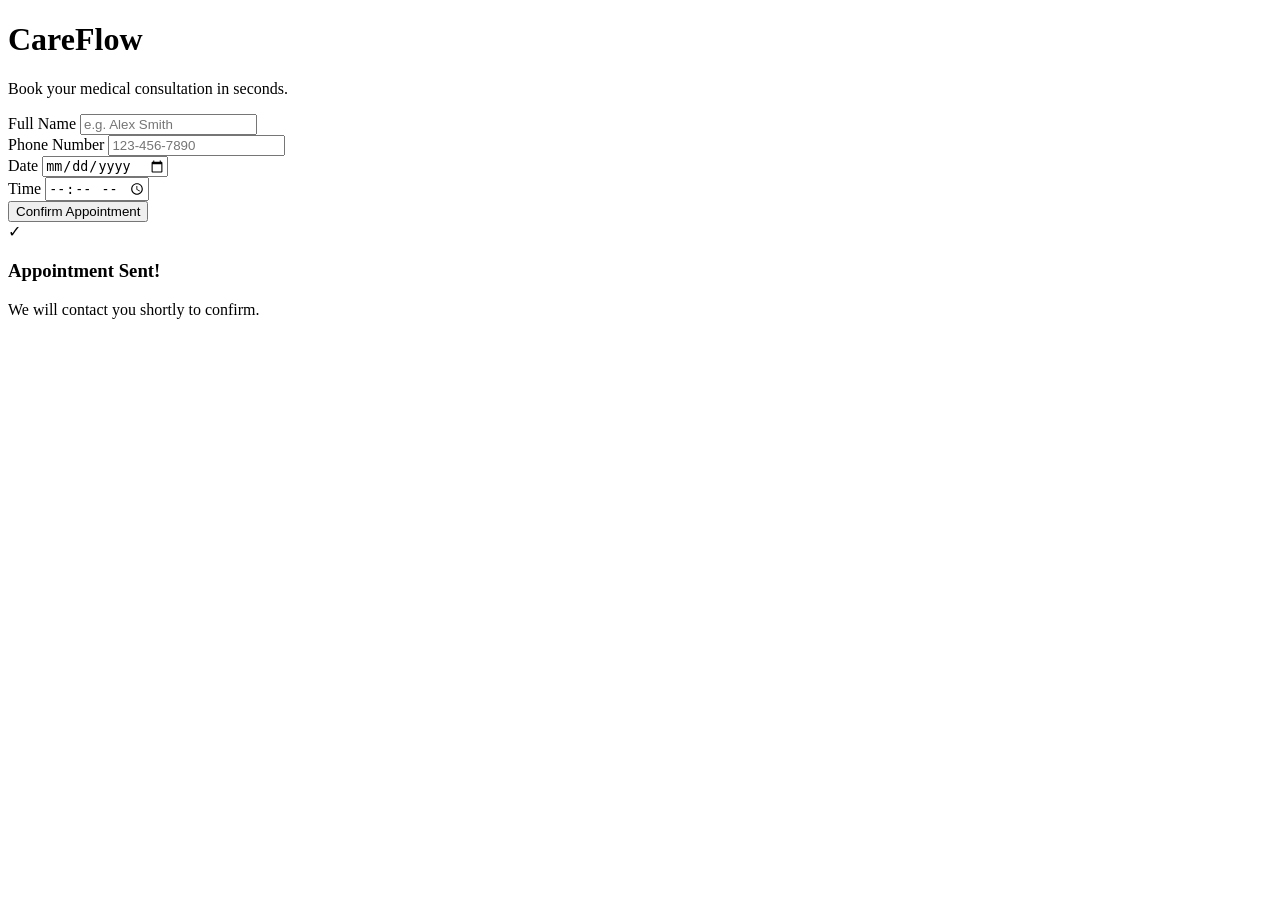
==== index.html @ 3af16c3b "Create index.html" ====
<!DOCTYPE html>
<html lang="en">
<head>
    <meta charset="UTF-8">
    <meta name="viewport" content="width=device-width, initial-scale=1.0">
    <title>CareFlow | Hospital Appointments</title>
    <link rel="stylesheet" href="style.css">
</head>
<body>

    <div class="appointment-card">
        <div class="header">
            <h1>CareFlow</h1>
            <p>Book your medical consultation in seconds.</p>
        </div>

        <form id="appointmentForm">
            <div class="input-group">
                <label for="userName">Full Name</label>
                <input type="text" id="userName" placeholder="e.g. Alex Smith" required>
            </div>

            <div class="input-group">
                <label for="userPhone">Phone Number</label>
                <input type="tel" id="userPhone" placeholder="123-456-7890" required>
            </div>

            <div class="row">
                <div class="input-group">
                    <label for="appDate">Date</label>
                    <input type="date" id="appDate" required>
                </div>
                <div class="input-group">
                    <label for="appTime">Time</label>
                    <input type="time" id="appTime" required>
                </div>
            </div>

            <button type="submit" id="submitBtn">Confirm Appointment</button>
        </form>

        <div id="successMessage" class="hidden">
            <div class="check-icon">✓</div>
            <h3>Appointment Sent!</h3>
            <p>We will contact you shortly to confirm.</p>
        </div>
    </div>

    <script src="script.js"></script>
</body>
</html>
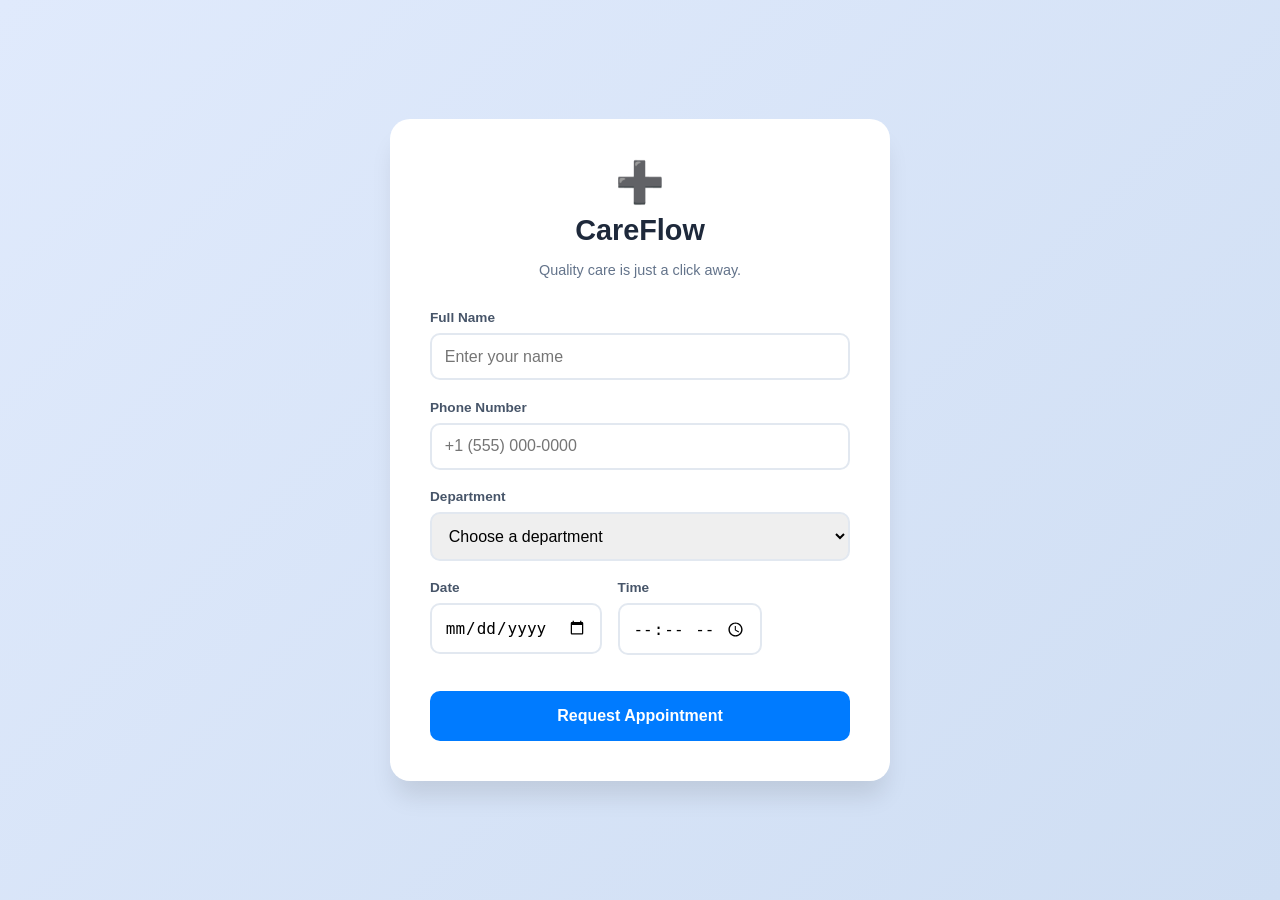
==== commit e5722f10: "Update index.html" ====
--- a/index.html
+++ b/index.html
@@ -3,46 +3,68 @@
 <head>
     <meta charset="UTF-8">
     <meta name="viewport" content="width=device-width, initial-scale=1.0">
-    <title>CareFlow | Hospital Appointments</title>
+    <title>MediConnect | Premium Medical Booking</title>
     <link rel="stylesheet" href="style.css">
 </head>
 <body>
 
     <div class="appointment-card">
         <div class="header">
+            <div class="logo">➕</div>
             <h1>CareFlow</h1>
-            <p>Book your medical consultation in seconds.</p>
+            <p>Quality care is just a click away.</p>
         </div>
 
         <form id="appointmentForm">
             <div class="input-group">
-                <label for="userName">Full Name</label>
-                <input type="text" id="userName" placeholder="e.g. Alex Smith" required>
+                <label>Full Name</label>
+                <input type="text" name="Name" id="userName" placeholder="Enter your name" required>
             </div>
 
             <div class="input-group">
-                <label for="userPhone">Phone Number</label>
-                <input type="tel" id="userPhone" placeholder="123-456-7890" required>
+                <label>Phone Number</label>
+                <input type="tel" name="Phone" id="userPhone" placeholder="+1 (555) 000-0000" required>
+            </div>
+
+            <div class="input-group">
+                <label>Department</label>
+                <select name="Department" id="dept" required>
+                    <option value="" disabled selected>Choose a department</option>
+                    <option value="General">General Consultation</option>
+                    <option value="Cardiology">Cardiology</option>
+                    <option value="Pediatrics">Pediatrics</option>
+                    <option value="Dental">Dental Care</option>
+                    <option value="Neurology">Neurology</option>
+                </select>
             </div>
 
             <div class="row">
                 <div class="input-group">
-                    <label for="appDate">Date</label>
-                    <input type="date" id="appDate" required>
+                    <label>Date</label>
+                    <input type="date" name="Date" id="appDate" required>
                 </div>
                 <div class="input-group">
-                    <label for="appTime">Time</label>
-                    <input type="time" id="appTime" required>
+                    <label>Time</label>
+                    <input type="time" name="Time" id="appTime" required>
                 </div>
             </div>
 
-            <button type="submit" id="submitBtn">Confirm Appointment</button>
+            <button type="submit" id="submitBtn">Request Appointment</button>
         </form>
 
         <div id="successMessage" class="hidden">
-            <div class="check-icon">✓</div>
-            <h3>Appointment Sent!</h3>
-            <p>We will contact you shortly to confirm.</p>
+            <div class="success-icon">❤️</div>
+            <h3>Thank You for Booking!</h3>
+            
+            <div class="appointment-id-box">
+                <p>Your Appointment ID</p>
+                <h2 id="displayID">#CF-0000</h2>
+            </div>
+
+            <p>Your request has been received. We look forward to seeing you at <strong>CareFlow</strong>.</p>
+            <p style="font-size: 0.85rem; color: #64748b; margin-top: 10px;">Please save this ID for your visit and arrive 10 minutes early.</p>
+            
+            <button onclick="location.reload()" class="btn-secondary">Book Another Appointment</button>
         </div>
     </div>
 
--- a/style.css
+++ b/style.css
@@ -0,0 +1,74 @@
+:root {
+    --primary: #007bff;
+    --primary-hover: #0056b3;
+    --bg: #f8fafc;
+    --text: #1e293b;
+    --border: #e2e8f0;
+}
+
+body {
+    font-family: 'Segoe UI', Tahoma, Geneva, Verdana, sans-serif;
+    background: linear-gradient(135deg, #e0eafc 0%, #cfdef3 100%);
+    display: flex;
+    justify-content: center;
+    align-items: center;
+    min-height: 100vh;
+    margin: 0;
+}
+
+.appointment-card {
+    background: white;
+    padding: 2.5rem;
+    border-radius: 20px;
+    box-shadow: 0 20px 25px -5px rgba(0, 0, 0, 0.1);
+    width: 100%;
+    max-width: 420px;
+}
+
+.header { text-align: center; margin-bottom: 2rem; }
+.logo { font-size: 2.5rem; margin-bottom: 0.5rem; }
+.header h1 { margin: 0; color: var(--text); font-size: 1.8rem; }
+.header p { color: #64748b; font-size: 0.9rem; }
+
+.input-group { margin-bottom: 1.2rem; }
+label { display: block; font-size: 0.85rem; font-weight: 600; margin-bottom: 0.5rem; color: #475569; }
+
+input, select {
+    width: 100%;
+    padding: 0.8rem;
+    border: 2px solid var(--border);
+    border-radius: 10px;
+    font-size: 1rem;
+    transition: all 0.3s ease;
+    box-sizing: border-box;
+}
+
+input:focus, select:focus {
+    outline: none;
+    border-color: var(--primary);
+    box-shadow: 0 0 0 4px rgba(0, 123, 255, 0.1);
+}
+
+.row { display: flex; gap: 1rem; }
+
+button {
+    width: 100%;
+    background: var(--primary);
+    color: white;
+    padding: 1rem;
+    border: none;
+    border-radius: 10px;
+    font-size: 1rem;
+    font-weight: bold;
+    cursor: pointer;
+    transition: background 0.2s;
+    margin-top: 1rem;
+}
+
+button:hover { background: var(--primary-hover); }
+
+.btn-secondary { background: #64748b; margin-top: 1.5rem; }
+
+.hidden { display: none; }
+#successMessage { text-align: center; padding: 1rem; animation: slideUp 0.4s ease-out; }
+@keyframes slideUp { from { opacity: 0; transform: translateY(20px); } to { opacity: 1; transform: translateY(0); } }
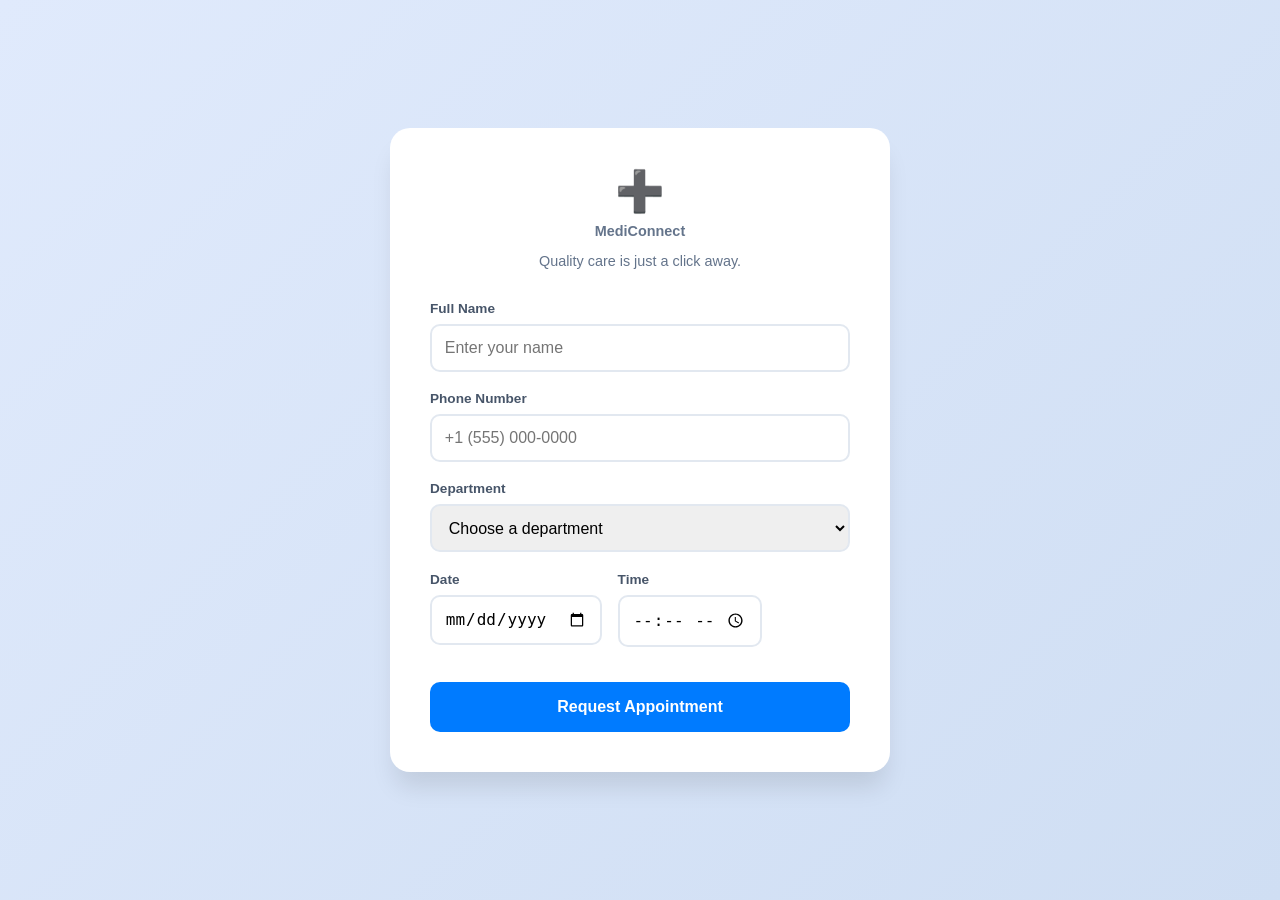
==== commit 1cdcd9ec: "Update index.html" ====
--- a/index.html
+++ b/index.html
@@ -11,7 +11,7 @@
     <div class="appointment-card">
         <div class="header">
             <div class="logo">➕</div>
-            <h1>CareFlow</h1>
+            <h1><p>MediConnect</h1>
             <p>Quality care is just a click away.</p>
         </div>
 
@@ -61,7 +61,7 @@
                 <h2 id="displayID">#CF-0000</h2>
             </div>
 
-            <p>Your request has been received. We look forward to seeing you at <strong>CareFlow</strong>.</p>
+           <p>Your request has been received. We look forward to seeing you at <strong>MediConnect</strong>.</p>
             <p style="font-size: 0.85rem; color: #64748b; margin-top: 10px;">Please save this ID for your visit and arrive 10 minutes early.</p>
             
             <button onclick="location.reload()" class="btn-secondary">Book Another Appointment</button>
--- a/style.css
+++ b/style.css
@@ -1,6 +1,8 @@
+/* General Setup */
 :root {
     --primary: #007bff;
     --primary-hover: #0056b3;
+    --success: #48bb78;
     --bg: #f8fafc;
     --text: #1e293b;
     --border: #e2e8f0;
@@ -23,14 +25,17 @@
     box-shadow: 0 20px 25px -5px rgba(0, 0, 0, 0.1);
     width: 100%;
     max-width: 420px;
+    text-align: center;
 }
 
-.header { text-align: center; margin-bottom: 2rem; }
+/* Header */
+.header { margin-bottom: 2rem; }
 .logo { font-size: 2.5rem; margin-bottom: 0.5rem; }
 .header h1 { margin: 0; color: var(--text); font-size: 1.8rem; }
-.header p { color: #64748b; font-size: 0.9rem; }
+.header p { color: #64748b; font-size: 0.9rem; margin-top: 5px; }
 
-.input-group { margin-bottom: 1.2rem; }
+/* Form Elements */
+.input-group { margin-bottom: 1.2rem; text-align: left; }
 label { display: block; font-size: 0.85rem; font-weight: 600; margin-bottom: 0.5rem; color: #475569; }
 
 input, select {
@@ -51,6 +56,7 @@
 
 .row { display: flex; gap: 1rem; }
 
+/* Button */
 button {
     width: 100%;
     background: var(--primary);
@@ -61,14 +67,33 @@
     font-size: 1rem;
     font-weight: bold;
     cursor: pointer;
-    transition: background 0.2s;
+    transition: transform 0.2s, background 0.2s;
     margin-top: 1rem;
 }
 
-button:hover { background: var(--primary-hover); }
+button:hover { background: var(--primary-hover); transform: translateY(-1px); }
+button:active { transform: translateY(0); }
 
 .btn-secondary { background: #64748b; margin-top: 1.5rem; }
 
+/* Success ID Box */
+.appointment-id-box {
+    background: #f1f5f9;
+    border: 2px dashed #cbd5e0;
+    padding: 20px;
+    border-radius: 12px;
+    margin: 20px 0;
+}
+
+.appointment-id-box p { margin: 0; font-size: 0.75rem; color: #64748b; text-transform: uppercase; letter-spacing: 1px; }
+#displayID { margin: 8px 0 0 0; color: var(--primary); font-family: 'Courier New', monospace; font-size: 2rem; }
+
 .hidden { display: none; }
-#successMessage { text-align: center; padding: 1rem; animation: slideUp 0.4s ease-out; }
-@keyframes slideUp { from { opacity: 0; transform: translateY(20px); } to { opacity: 1; transform: translateY(0); } }
+.success-icon { font-size: 3rem; margin-bottom: 1rem; }
+
+@keyframes fadeIn {
+    from { opacity: 0; transform: translateY(10px); }
+    to { opacity: 1; transform: translateY(0); }
+}
+
+#successMessage:not(.hidden) { animation: fadeIn 0.5s ease-out; }
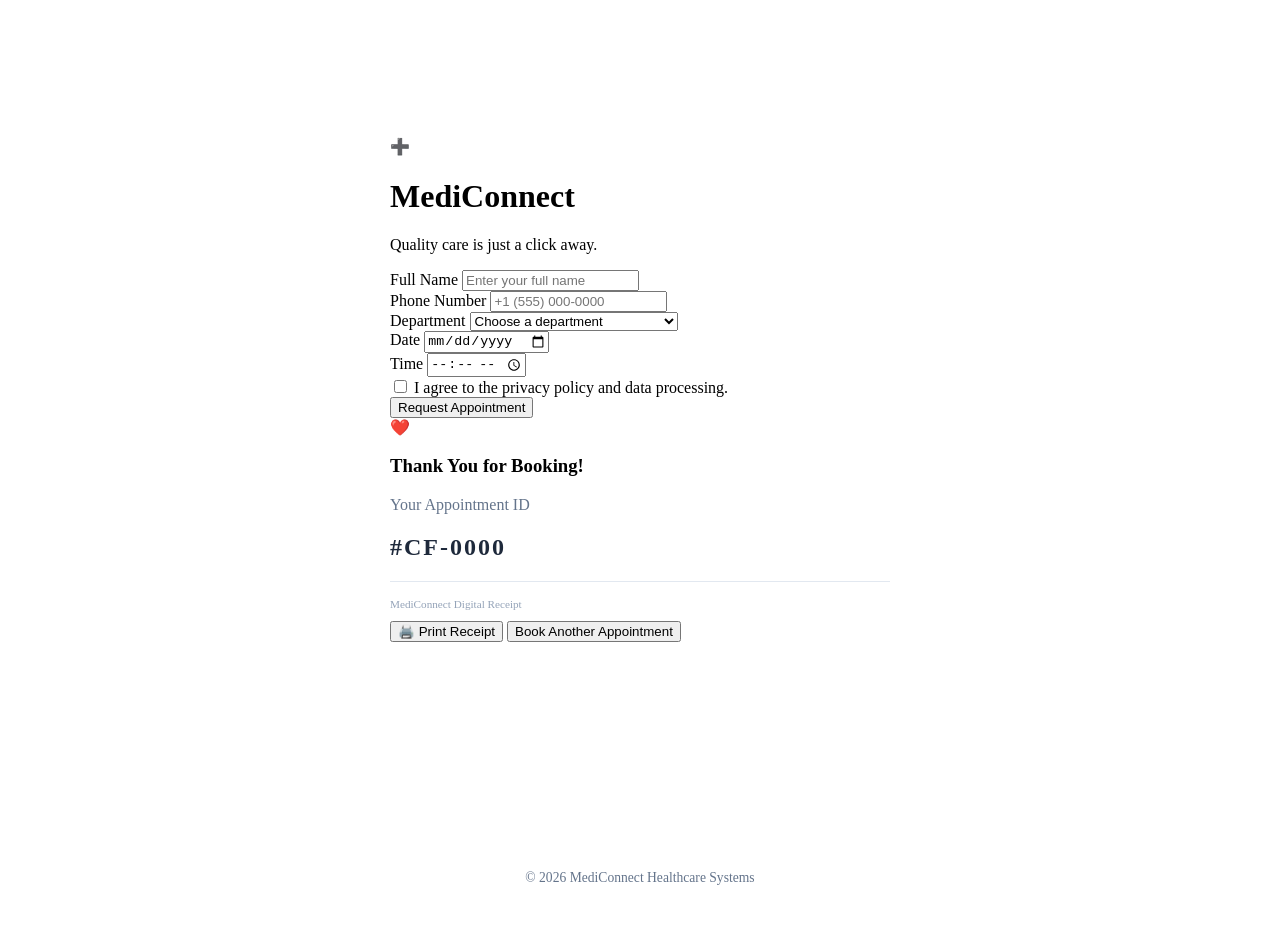
==== commit d7b81536: "Update index.html" ====
--- a/index.html
+++ b/index.html
@@ -8,64 +8,103 @@
 </head>
 <body>
 
-    <div class="appointment-card">
-        <div class="header">
-            <div class="logo">➕</div>
-            <h1><p>MediConnect</h1>
-            <p>Quality care is just a click away.</p>
+    <div class="main-wrapper">
+        <div class="appointment-card">
+            <div class="header">
+                <div class="logo">➕</div>
+                <h1>MediConnect</h1>
+                <p>Quality care is just a click away.</p>
+            </div>
+
+            <form id="appointmentForm">
+                <div class="input-group">
+                    <label>Full Name</label>
+                    <input type="text" name="Name" id="userName" placeholder="Enter your full name" required>
+                </div>
+
+                <div class="input-group">
+                    <label>Phone Number</label>
+                    <input type="tel" name="Phone" id="userPhone" placeholder="+1 (555) 000-0000" required>
+                </div>
+
+                <div class="input-group">
+                    <label>Department</label>
+                    <select name="Department" id="dept" required>
+                        <option value="" disabled selected>Choose a department</option>
+                        
+                        <optgroup label="Primary Care">
+                            <option value="General Medicine">🩺 General Medicine</option>
+                            <option value="Pediatrics">👶 Pediatrics (Child Care)</option>
+                            <option value="Emergency">🚨 Emergency Room</option>
+                        </optgroup>
+
+                        <optgroup label="Specialized Care">
+                            <option value="Cardiology">❤️ Cardiology (Heart)</option>
+                            <option value="Neurology">🧠 Neurology (Brain/Nerves)</option>
+                            <option value="Orthopedics">🦴 Orthopedics (Bones)</option>
+                            <option value="Dermatology">✨ Dermatology (Skin)</option>
+                            <option value="Gastroenterology">🍕 Gastroenterology</option>
+                        </optgroup>
+
+                        <optgroup label="Therapy & Wellness">
+                            <option value="Psychiatry">🌿 Psychiatry/Mental Health</option>
+                            <option value="Physiotherapy">🏃 Physiotherapy</option>
+                            <option value="Nutrition">🥗 Diet & Nutrition</option>
+                        </optgroup>
+
+                        <optgroup label="Specialized Services">
+                            <option value="Dental">🦷 Dental Care</option>
+                            <option value="Ophthalmology">👁️ Ophthalmology (Eye)</option>
+                            <option value="ENT">👂 ENT (Ear, Nose, Throat)</option>
+                        </optgroup>
+
+                        <optgroup label="Diagnostics">
+                            <option value="Radiology">🩻 Radiology (X-Ray/MRI)</option>
+                            <option value="Pathology">🧪 Pathology (Lab Tests)</option>
+                        </optgroup>
+                    </select>
+                </div>
+
+                <div class="row">
+                    <div class="input-group">
+                        <label>Date</label>
+                        <input type="date" name="Date" id="appDate" required>
+                    </div>
+                    <div class="input-group">
+                        <label>Time</label>
+                        <input type="time" name="Time" id="appTime" required>
+                    </div>
+                </div>
+
+                <div class="input-group checkbox-row">
+                    <input type="checkbox" id="privacy" required>
+                    <label for="privacy">I agree to the privacy policy and data processing.</label>
+                </div>
+
+                <button type="submit" id="submitBtn">Request Appointment</button>
+            </form>
+
+            <div id="successMessage" class="hidden">
+                <div class="success-icon">❤️</div>
+                <h3>Thank You for Booking!</h3>
+                
+                <div class="appointment-id-box" id="printableArea">
+                    <p style="margin-bottom: 5px; color: #64748b;">Your Appointment ID</p>
+                    <h2 id="displayID" style="color: #1e293b; letter-spacing: 2px;">#CF-0000</h2>
+                    <hr style="margin: 15px 0; border: 0; border-top: 1px solid #e2e8f0;">
+                    <p id="receiptName" style="font-weight: 600; color: #007bff;"></p>
+                    <p id="receiptDateTime" style="font-size: 0.9rem; color: #475569;"></p>
+                    <p style="font-size: 0.7rem; color: #94a3b8; margin-top: 10px;">MediConnect Digital Receipt</p>
+                </div>
+
+                <button onclick="window.print()" class="btn-print">🖨️ Print Receipt</button>
+                <button onclick="location.reload()" class="btn-secondary">Book Another Appointment</button>
+            </div>
         </div>
 
-        <form id="appointmentForm">
-            <div class="input-group">
-                <label>Full Name</label>
-                <input type="text" name="Name" id="userName" placeholder="Enter your name" required>
-            </div>
-
-            <div class="input-group">
-                <label>Phone Number</label>
-                <input type="tel" name="Phone" id="userPhone" placeholder="+1 (555) 000-0000" required>
-            </div>
-
-            <div class="input-group">
-                <label>Department</label>
-                <select name="Department" id="dept" required>
-                    <option value="" disabled selected>Choose a department</option>
-                    <option value="General">General Consultation</option>
-                    <option value="Cardiology">Cardiology</option>
-                    <option value="Pediatrics">Pediatrics</option>
-                    <option value="Dental">Dental Care</option>
-                    <option value="Neurology">Neurology</option>
-                </select>
-            </div>
-
-            <div class="row">
-                <div class="input-group">
-                    <label>Date</label>
-                    <input type="date" name="Date" id="appDate" required>
-                </div>
-                <div class="input-group">
-                    <label>Time</label>
-                    <input type="time" name="Time" id="appTime" required>
-                </div>
-            </div>
-
-            <button type="submit" id="submitBtn">Request Appointment</button>
-        </form>
-
-        <div id="successMessage" class="hidden">
-            <div class="success-icon">❤️</div>
-            <h3>Thank You for Booking!</h3>
-            
-            <div class="appointment-id-box">
-                <p>Your Appointment ID</p>
-                <h2 id="displayID">#CF-0000</h2>
-            </div>
-
-           <p>Your request has been received. We look forward to seeing you at <strong>MediConnect</strong>.</p>
-            <p style="font-size: 0.85rem; color: #64748b; margin-top: 10px;">Please save this ID for your visit and arrive 10 minutes early.</p>
-            
-            <button onclick="location.reload()" class="btn-secondary">Book Another Appointment</button>
-        </div>
+        <footer class="hospital-footer">
+            <p>© 2026 MediConnect Healthcare Systems</p>
+        </footer>
     </div>
 
     <script src="script.js"></script>
--- a/style.css
+++ b/style.css
@@ -1,99 +1,34 @@
-/* General Setup */
-:root {
-    --primary: #007bff;
-    --primary-hover: #0056b3;
-    --success: #48bb78;
-    --bg: #f8fafc;
-    --text: #1e293b;
-    --border: #e2e8f0;
+/* --- Updated Layout Logic --- */
+body {
+    background-color: var(--bg-light);
+    margin: 0;
+    padding: 0;
 }
 
-body {
-    font-family: 'Segoe UI', Tahoma, Geneva, Verdana, sans-serif;
-    background: linear-gradient(135deg, #e0eafc 0%, #cfdef3 100%);
+.main-wrapper {
     display: flex;
-    justify-content: center;
+    flex-direction: column;
+    min-height: 100vh; /* Takes full height of the screen */
     align-items: center;
-    min-height: 100vh;
-    margin: 0;
+    padding: 20px;
 }
 
 .appointment-card {
-    background: white;
-    padding: 2.5rem;
-    border-radius: 20px;
-    box-shadow: 0 20px 25px -5px rgba(0, 0, 0, 0.1);
+    background: var(--white);
     width: 100%;
-    max-width: 420px;
-    text-align: center;
+    max-width: 500px;
+    padding: 40px;
+    border-radius: 15px;
+    box-shadow: var(--shadow);
+    margin: auto 0; /* This is the magic: it pushes the card to the vertical center */
 }
 
-/* Header */
-.header { margin-bottom: 2rem; }
-.logo { font-size: 2.5rem; margin-bottom: 0.5rem; }
-.header h1 { margin: 0; color: var(--text); font-size: 1.8rem; }
-.header p { color: #64748b; font-size: 0.9rem; margin-top: 5px; }
-
-/* Form Elements */
-.input-group { margin-bottom: 1.2rem; text-align: left; }
-label { display: block; font-size: 0.85rem; font-weight: 600; margin-bottom: 0.5rem; color: #475569; }
-
-input, select {
+/* --- Professional Footer --- */
+.hospital-footer {
     width: 100%;
-    padding: 0.8rem;
-    border: 2px solid var(--border);
-    border-radius: 10px;
-    font-size: 1rem;
-    transition: all 0.3s ease;
-    box-sizing: border-box;
+    text-align: center;
+    padding: 20px 0;
+    color: #64748b;
+    font-size: 0.85rem;
+    margin-top: auto; /* Pushes footer to the very bottom */
 }
-
-input:focus, select:focus {
-    outline: none;
-    border-color: var(--primary);
-    box-shadow: 0 0 0 4px rgba(0, 123, 255, 0.1);
-}
-
-.row { display: flex; gap: 1rem; }
-
-/* Button */
-button {
-    width: 100%;
-    background: var(--primary);
-    color: white;
-    padding: 1rem;
-    border: none;
-    border-radius: 10px;
-    font-size: 1rem;
-    font-weight: bold;
-    cursor: pointer;
-    transition: transform 0.2s, background 0.2s;
-    margin-top: 1rem;
-}
-
-button:hover { background: var(--primary-hover); transform: translateY(-1px); }
-button:active { transform: translateY(0); }
-
-.btn-secondary { background: #64748b; margin-top: 1.5rem; }
-
-/* Success ID Box */
-.appointment-id-box {
-    background: #f1f5f9;
-    border: 2px dashed #cbd5e0;
-    padding: 20px;
-    border-radius: 12px;
-    margin: 20px 0;
-}
-
-.appointment-id-box p { margin: 0; font-size: 0.75rem; color: #64748b; text-transform: uppercase; letter-spacing: 1px; }
-#displayID { margin: 8px 0 0 0; color: var(--primary); font-family: 'Courier New', monospace; font-size: 2rem; }
-
-.hidden { display: none; }
-.success-icon { font-size: 3rem; margin-bottom: 1rem; }
-
-@keyframes fadeIn {
-    from { opacity: 0; transform: translateY(10px); }
-    to { opacity: 1; transform: translateY(0); }
-}
-
-#successMessage:not(.hidden) { animation: fadeIn 0.5s ease-out; }
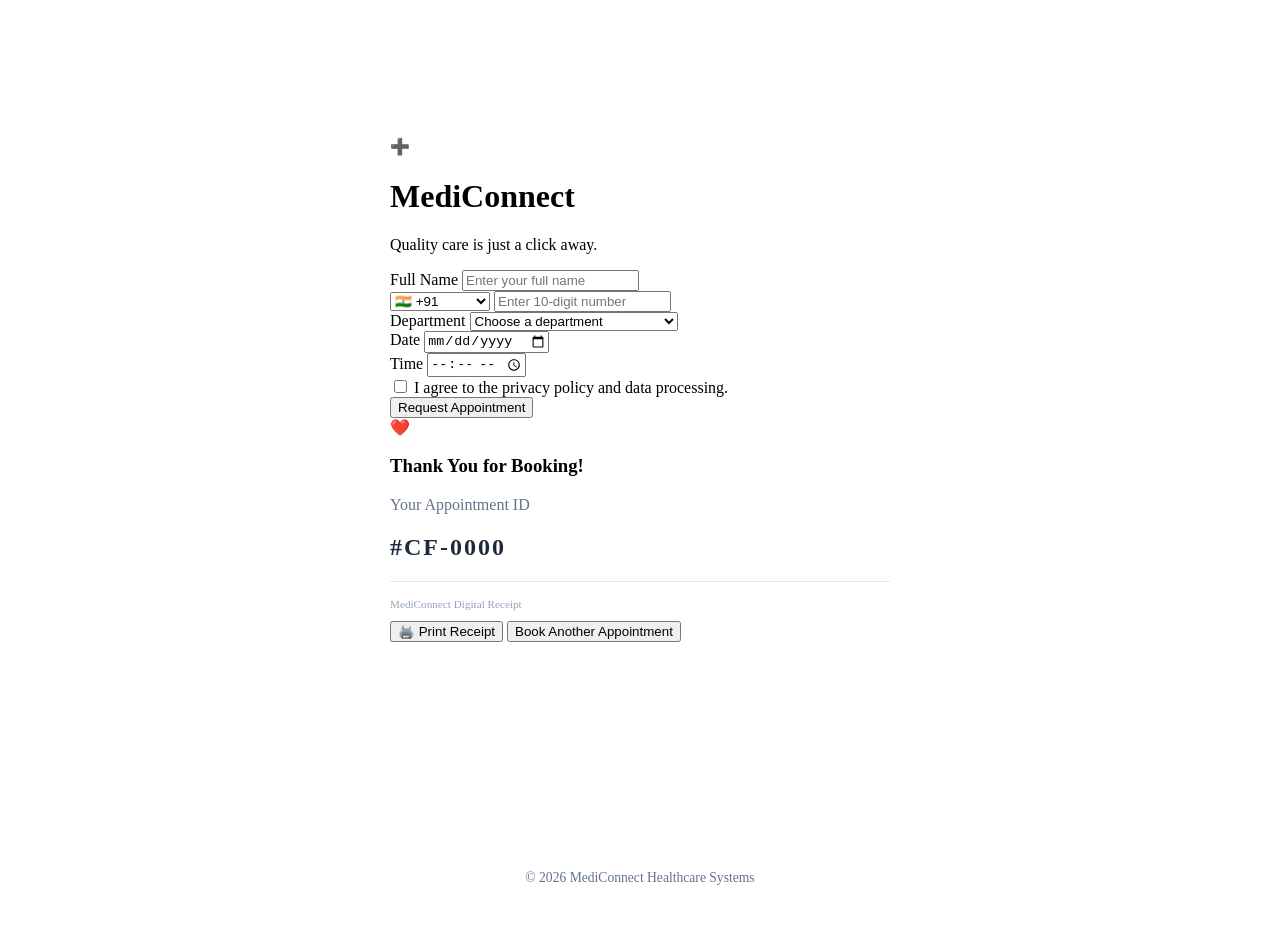
==== commit c6477caa: "Update index.html" ====
--- a/index.html
+++ b/index.html
@@ -22,10 +22,20 @@
                     <input type="text" name="Name" id="userName" placeholder="Enter your full name" required>
                 </div>
 
-                <div class="input-group">
-                    <label>Phone Number</label>
-                    <input type="tel" name="Phone" id="userPhone" placeholder="+1 (555) 000-0000" required>
-                </div>
+               <div class="input-group">
+    <select id="country-code" name="country-code" class="form-select" style="width: 100px;">
+        <option value="+91" selected>🇮🇳 +91</option>
+        <option value="+1">🇺🇸 +1</option>
+        <option value="+44">🇬🇧 +44</option>
+        <option value="+971">🇦🇪 +971</option>
+    </select>
+    
+    <input type="tel" id="phone" name="phone" 
+           placeholder="Enter 10-digit number" 
+           maxlength="10" 
+           oninput="this.value = this.value.replace(/[^0-9]/g, '');" 
+           required>
+</div>
 
                 <div class="input-group">
                     <label>Department</label>
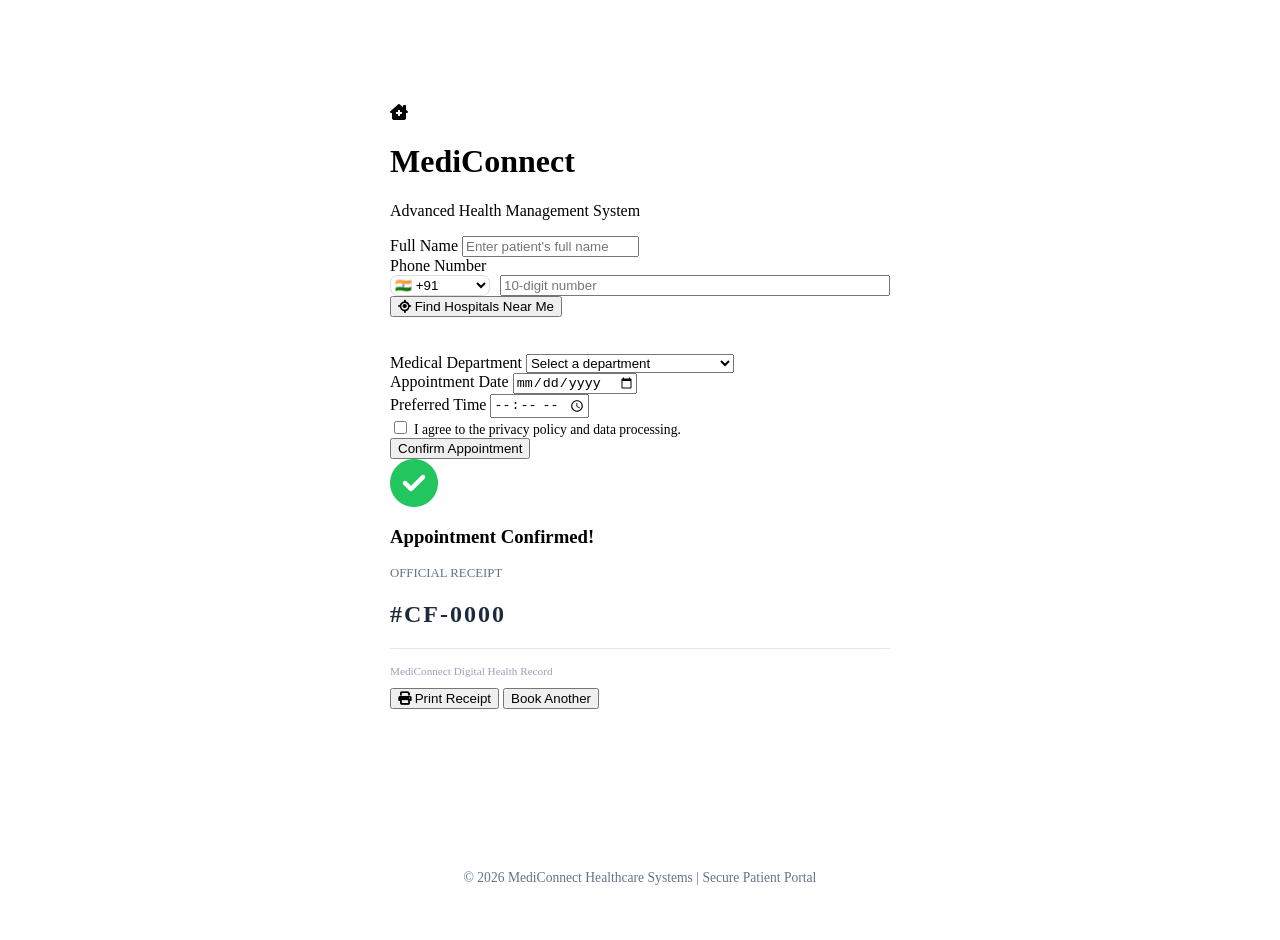
==== commit 2cda21ad: "Update index.html" ====
--- a/index.html
+++ b/index.html
@@ -3,7 +3,8 @@
 <head>
     <meta charset="UTF-8">
     <meta name="viewport" content="width=device-width, initial-scale=1.0">
-    <title>MediConnect | Premium Medical Booking</title>
+    <title>MediConnect | Smart Healthcare Booking</title>
+    <link rel="stylesheet" href="https://cdnjs.cloudflare.com/ajax/libs/font-awesome/6.5.1/css/all.min.css">
     <link rel="stylesheet" href="style.css">
 </head>
 <body>
@@ -11,36 +12,48 @@
     <div class="main-wrapper">
         <div class="appointment-card">
             <div class="header">
-                <div class="logo">➕</div>
+                <div class="logo">
+                    <i class="fa-solid fa-house-chimney-medical"></i>
+                </div>
                 <h1>MediConnect</h1>
-                <p>Quality care is just a click away.</p>
+                <p>Advanced Health Management System</p>
             </div>
 
             <form id="appointmentForm">
                 <div class="input-group">
-                    <label>Full Name</label>
-                    <input type="text" name="Name" id="userName" placeholder="Enter your full name" required>
+                    <label for="userName">Full Name</label>
+                    <input type="text" name="Name" id="userName" placeholder="Enter patient's full name" required>
                 </div>
 
-               <div class="input-group">
-    <select id="country-code" name="country-code" class="form-select" style="width: 100px;">
-        <option value="+91" selected>🇮🇳 +91</option>
-        <option value="+1">🇺🇸 +1</option>
-        <option value="+44">🇬🇧 +44</option>
-        <option value="+971">🇦🇪 +971</option>
-    </select>
-    
-    <input type="tel" id="phone" name="phone" 
-           placeholder="Enter 10-digit number" 
-           maxlength="10" 
-           oninput="this.value = this.value.replace(/[^0-9]/g, '');" 
-           required>
-</div>
+                <div class="input-group">
+                    <label>Phone Number</label>
+                    <div style="display: flex; gap: 10px;">
+                        <select id="country-code" name="CountryCode" style="width: 100px; border-radius: 8px; border: 1px solid #ddd; background: #fff;">
+                            <option value="+91" selected>🇮🇳 +91</option>
+                            <option value="+1">🇺🇸 +1</option>
+                            <option value="+44">🇬🇧 +44</option>
+                            <option value="+971">🇦🇪 +971</option>
+                        </select>
+                        <input type="tel" id="phone" name="Phone" 
+                               placeholder="10-digit number" 
+                               maxlength="10" 
+                               style="flex: 1;"
+                               oninput="this.value = this.value.replace(/[^0-9]/g, '');" 
+                               required>
+                    </div>
+                </div>
 
                 <div class="input-group">
-                    <label>Department</label>
+                    <button type="button" id="find-location-btn" class="btn-secondary">
+                        <i class="fa-solid fa-location-crosshairs"></i> Find Hospitals Near Me
+                    </button>
+                    <p id="location-status" style="font-size: 0.8rem; color: #64748b; text-align: center; margin-top: 5px; min-height: 1.2rem;"></p>
+                </div>
+
+                <div class="input-group">
+                    <label for="dept">Medical Department</label>
                     <select name="Department" id="dept" required>
-                        <option value="" disabled selected>Choose a department</option>
+                        <option value="" disabled selected>Select a department</option>
                         
                         <optgroup label="Primary Care">
                             <option value="General Medicine">🩺 General Medicine</option>
@@ -53,67 +66,61 @@
                             <option value="Neurology">🧠 Neurology (Brain/Nerves)</option>
                             <option value="Orthopedics">🦴 Orthopedics (Bones)</option>
                             <option value="Dermatology">✨ Dermatology (Skin)</option>
-                            <option value="Gastroenterology">🍕 Gastroenterology</option>
                         </optgroup>
 
-                        <optgroup label="Therapy & Wellness">
-                            <option value="Psychiatry">🌿 Psychiatry/Mental Health</option>
-                            <option value="Physiotherapy">🏃 Physiotherapy</option>
-                            <option value="Nutrition">🥗 Diet & Nutrition</option>
-                        </optgroup>
-
-                        <optgroup label="Specialized Services">
-                            <option value="Dental">🦷 Dental Care</option>
-                            <option value="Ophthalmology">👁️ Ophthalmology (Eye)</option>
-                            <option value="ENT">👂 ENT (Ear, Nose, Throat)</option>
-                        </optgroup>
-
-                        <optgroup label="Diagnostics">
+                        <optgroup label="Diagnostics & Therapy">
                             <option value="Radiology">🩻 Radiology (X-Ray/MRI)</option>
                             <option value="Pathology">🧪 Pathology (Lab Tests)</option>
+                            <option value="Physiotherapy">🏃 Physiotherapy</option>
                         </optgroup>
                     </select>
                 </div>
 
                 <div class="row">
                     <div class="input-group">
-                        <label>Date</label>
+                        <label for="appDate">Appointment Date</label>
                         <input type="date" name="Date" id="appDate" required>
                     </div>
                     <div class="input-group">
-                        <label>Time</label>
+                        <label for="appTime">Preferred Time</label>
                         <input type="time" name="Time" id="appTime" required>
                     </div>
                 </div>
 
                 <div class="input-group checkbox-row">
                     <input type="checkbox" id="privacy" required>
-                    <label for="privacy">I agree to the privacy policy and data processing.</label>
+                    <label for="privacy" style="font-size: 0.85rem;">I agree to the privacy policy and data processing.</label>
                 </div>
 
-                <button type="submit" id="submitBtn">Request Appointment</button>
+                <button type="submit" id="submitBtn">Confirm Appointment</button>
             </form>
 
             <div id="successMessage" class="hidden">
-                <div class="success-icon">❤️</div>
-                <h3>Thank You for Booking!</h3>
+                <div class="success-icon">
+                    <i class="fa-solid fa-circle-check" style="color: #22c55e; font-size: 3rem;"></i>
+                </div>
+                <h3>Appointment Confirmed!</h3>
                 
                 <div class="appointment-id-box" id="printableArea">
-                    <p style="margin-bottom: 5px; color: #64748b;">Your Appointment ID</p>
+                    <p style="margin-bottom: 5px; color: #64748b; font-size: 0.8rem;">OFFICIAL RECEIPT</p>
                     <h2 id="displayID" style="color: #1e293b; letter-spacing: 2px;">#CF-0000</h2>
                     <hr style="margin: 15px 0; border: 0; border-top: 1px solid #e2e8f0;">
-                    <p id="receiptName" style="font-weight: 600; color: #007bff;"></p>
+                    <p id="receiptName" style="font-weight: 600; color: #2563eb;"></p>
                     <p id="receiptDateTime" style="font-size: 0.9rem; color: #475569;"></p>
-                    <p style="font-size: 0.7rem; color: #94a3b8; margin-top: 10px;">MediConnect Digital Receipt</p>
+                    <p style="font-size: 0.7rem; color: #94a3b8; margin-top: 10px;">MediConnect Digital Health Record</p>
                 </div>
 
-                <button onclick="window.print()" class="btn-print">🖨️ Print Receipt</button>
-                <button onclick="location.reload()" class="btn-secondary">Book Another Appointment</button>
+                <div class="action-buttons">
+                    <button onclick="window.print()" class="btn-print">
+                        <i class="fa-solid fa-print"></i> Print Receipt
+                    </button>
+                    <button onclick="location.reload()" class="btn-secondary">Book Another</button>
+                </div>
             </div>
         </div>
 
         <footer class="hospital-footer">
-            <p>© 2026 MediConnect Healthcare Systems</p>
+            <p>© 2026 MediConnect Healthcare Systems | Secure Patient Portal</p>
         </footer>
     </div>
 
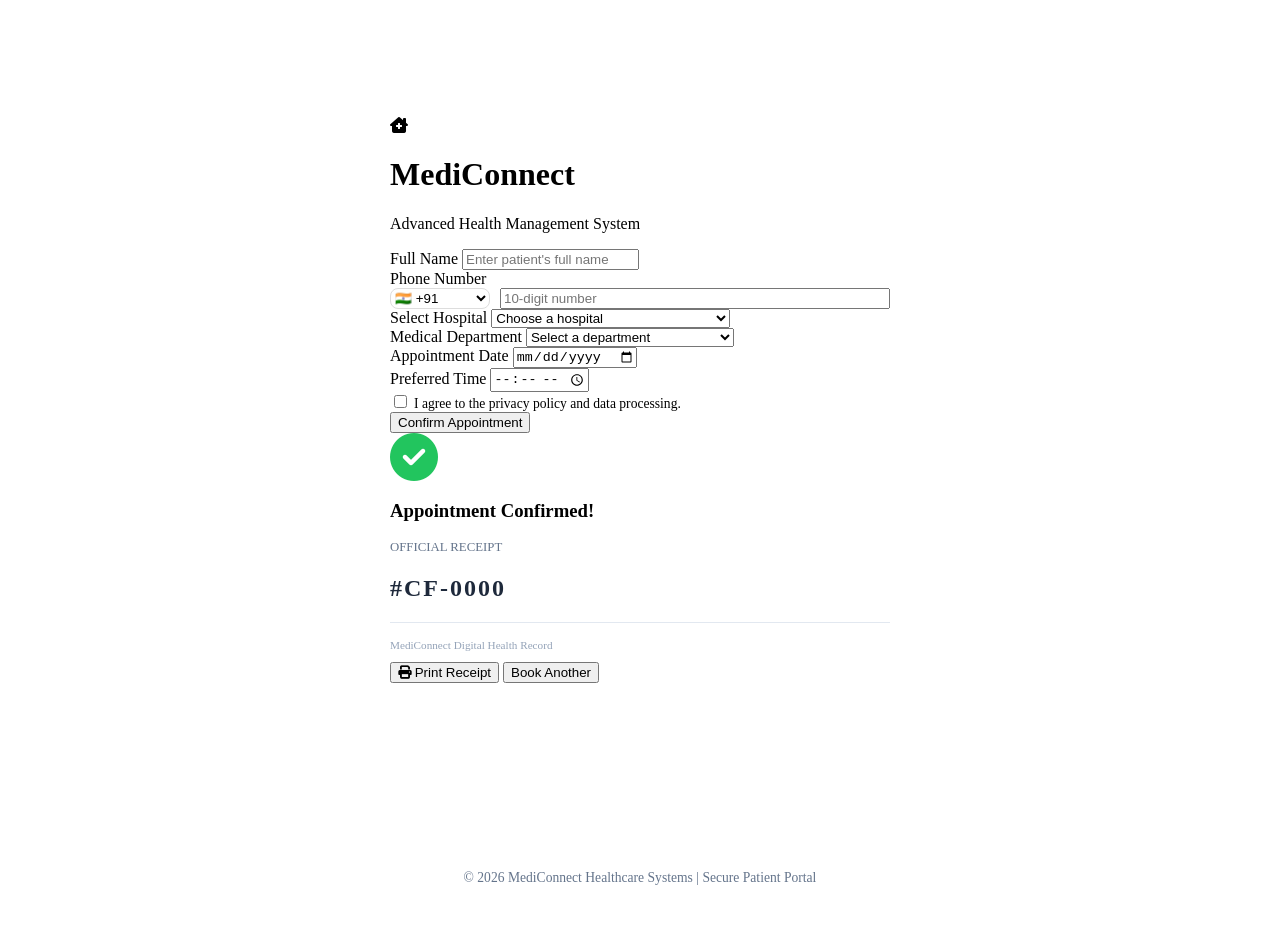
==== commit 29f640a7: "Update index.html" ====
--- a/index.html
+++ b/index.html
@@ -44,11 +44,21 @@
                 </div>
 
                 <div class="input-group">
-                    <button type="button" id="find-location-btn" class="btn-secondary">
-                        <i class="fa-solid fa-location-crosshairs"></i> Find Hospitals Near Me
-                    </button>
-                    <p id="location-status" style="font-size: 0.8rem; color: #64748b; text-align: center; margin-top: 5px; min-height: 1.2rem;"></p>
-                </div>
+    <label>Select Hospital</label>
+    <select name="Hospital" id="hospital" required>
+        <option value="" disabled selected>Choose a hospital</option>
+        
+        <optgroup label="Recommended Nearby" id="nearby-hospitals">
+            <option value="General Hospital">📍 Select location for suggestions</option>
+        </optgroup>
+
+        <optgroup label="Main Branches">
+            <option value="Apollo Hospitals">🏥 Apollo Hospitals</option>
+            <option value="Care Hospitals">🏥 Care Hospitals</option>
+            <option value="Yashoda Hospital">🏥 Yashoda Hospital</option>
+        </optgroup>
+    </select>
+</div>
 
                 <div class="input-group">
                     <label for="dept">Medical Department</label>
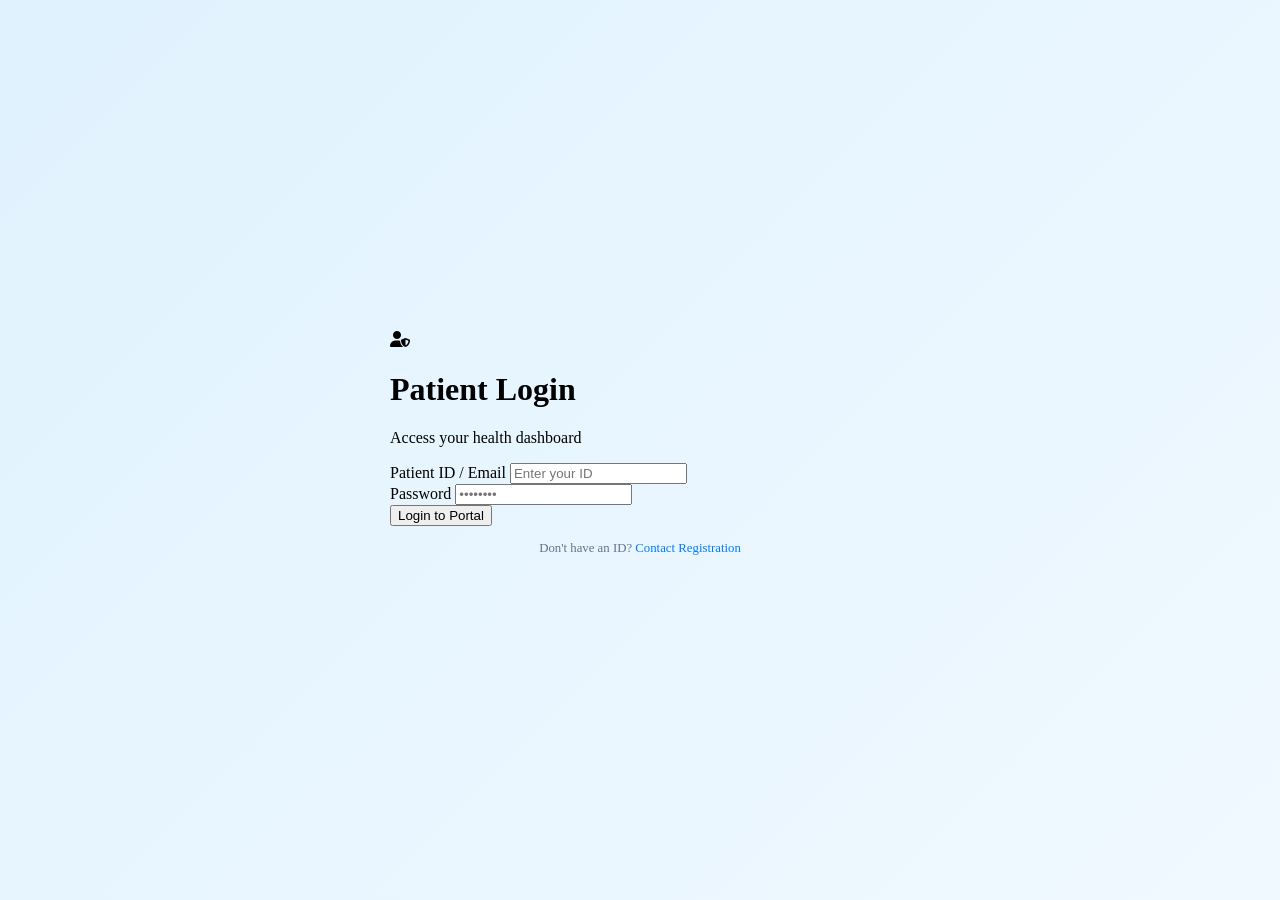
==== commit d9d01ebf: "Update index.html" ====
--- a/index.html
+++ b/index.html
@@ -4,12 +4,25 @@
     <meta charset="UTF-8">
     <meta name="viewport" content="width=device-width, initial-scale=1.0">
     <title>MediConnect | Smart Healthcare Booking</title>
+    
+    <script>
+        if (sessionStorage.getItem('isLoggedIn') !== 'true') {
+            window.location.href = 'login.html';
+        }
+    </script>
+
     <link rel="stylesheet" href="https://cdnjs.cloudflare.com/ajax/libs/font-awesome/6.5.1/css/all.min.css">
     <link rel="stylesheet" href="style.css">
 </head>
 <body>
 
     <div class="main-wrapper">
+        <div style="width: 100%; max-width: 450px; display: flex; justify-content: flex-end; margin-bottom: 10px;">
+            <button onclick="sessionStorage.clear(); location.reload();" class="btn-secondary" style="width: auto; padding: 8px 15px; font-size: 0.75rem; border-radius: 20px; border: 1px solid #cbd5e1;">
+                <i class="fa-solid fa-right-from-bracket"></i> Logout
+            </button>
+        </div>
+
         <div class="appointment-card">
             <div class="header">
                 <div class="logo">
@@ -27,104 +40,103 @@
 
                 <div class="input-group">
                     <label>Phone Number</label>
-                    <div style="display: flex; gap: 10px;">
-                        <select id="country-code" name="CountryCode" style="width: 100px; border-radius: 8px; border: 1px solid #ddd; background: #fff;">
-                            <option value="+91" selected>🇮🇳 +91</option>
-                            <option value="+1">🇺🇸 +1</option>
-                            <option value="+44">🇬🇧 +44</option>
-                            <option value="+971">🇦🇪 +971</option>
+                    <div class="phone-wrapper">
+                        <select id="country-code" name="CountryCode">
+                            <optgroup label="Popular">
+                                <option value="+91" selected>🇮🇳 +91 (India)</option>
+                                <option value="+1">🇺🇸 +1 (USA/Canada)</option>
+                                <option value="+44">🇬🇧 +44 (UK)</option>
+                                <option value="+971">🇦🇪 +971 (UAE)</option>
+                            </optgroup>
+                            <optgroup label="Global Options">
+                                <option value="+61">🇦🇺 +61 (Australia)</option>
+                                <option value="+880">🇧🇩 +880 (Bangladesh)</option>
+                                <option value="+86">🇨🇳 +86 (China)</option>
+                                <option value="+33">🇫🇷 +33 (France)</option>
+                                <option value="+49">🇩🇪 +49 (Germany)</option>
+                                <option value="+92">🇵🇰 +92 (Pakistan)</option>
+                                <option value="+65">🇸🇬 +65 (Singapore)</option>
+                                <option value="+94">🇱🇰 +94 (Sri Lanka)</option>
+                            </optgroup>
                         </select>
-                        <input type="tel" id="phone" name="Phone" 
-                               placeholder="10-digit number" 
-                               maxlength="10" 
-                               style="flex: 1;"
-                               oninput="this.value = this.value.replace(/[^0-9]/g, '');" 
-                               required>
+                        <input type="tel" id="phone" name="Phone" placeholder="10-digit number" maxlength="10" 
+                               oninput="this.value = this.value.replace(/[^0-9]/g, '');" required>
                     </div>
                 </div>
 
                 <div class="input-group">
-    <label>Select Hospital</label>
-    <select name="Hospital" id="hospital" required>
-        <option value="" disabled selected>Choose a hospital</option>
-        
-        <optgroup label="Recommended Nearby" id="nearby-hospitals">
-            <option value="General Hospital">📍 Select location for suggestions</option>
-        </optgroup>
-
-        <optgroup label="Main Branches">
-            <option value="Apollo Hospitals">🏥 Apollo Hospitals</option>
-            <option value="Care Hospitals">🏥 Care Hospitals</option>
-            <option value="Yashoda Hospital">🏥 Yashoda Hospital</option>
-        </optgroup>
-    </select>
-</div>
+                    <label>Select Hospital</label>
+                    <select name="Hospital" id="hospital" required>
+                        <option value="" disabled selected>Choose a hospital</option>
+                        <optgroup label="Recommended Nearby" id="nearby-hospitals">
+                            <option value="">📍 Use 'Find Near Me' for suggestions</option>
+                        </optgroup>
+                        <optgroup label="Main Branches">
+                            <option value="Apollo Hospitals">🏥 Apollo Hospitals</option>
+                            <option value="Care Hospitals">🏥 Care Hospitals</option>
+                            <option value="Yashoda Hospital">🏥 Yashoda Hospital</option>
+                            <option value="AIIMS Center">🏛️ AIIMS Medical Center</option>
+                        </optgroup>
+                    </select>
+                    <button type="button" id="find-location-btn" class="btn-secondary" style="margin-top: 8px;">
+                        <i class="fa-solid fa-location-crosshairs"></i> Find Nearest Hospital
+                    </button>
+                    <p id="location-status" style="font-size: 0.75rem; color: #64748b; text-align: center; margin-top: 5px;"></p>
+                </div>
 
                 <div class="input-group">
                     <label for="dept">Medical Department</label>
                     <select name="Department" id="dept" required>
                         <option value="" disabled selected>Select a department</option>
-                        
-                        <optgroup label="Primary Care">
+                        <optgroup label="Specialized Care">
                             <option value="General Medicine">🩺 General Medicine</option>
+                            <option value="Cardiology">❤️ Cardiology (Heart)</option>
                             <option value="Pediatrics">👶 Pediatrics (Child Care)</option>
-                            <option value="Emergency">🚨 Emergency Room</option>
-                        </optgroup>
-
-                        <optgroup label="Specialized Care">
-                            <option value="Cardiology">❤️ Cardiology (Heart)</option>
-                            <option value="Neurology">🧠 Neurology (Brain/Nerves)</option>
                             <option value="Orthopedics">🦴 Orthopedics (Bones)</option>
-                            <option value="Dermatology">✨ Dermatology (Skin)</option>
-                        </optgroup>
-
-                        <optgroup label="Diagnostics & Therapy">
-                            <option value="Radiology">🩻 Radiology (X-Ray/MRI)</option>
-                            <option value="Pathology">🧪 Pathology (Lab Tests)</option>
-                            <option value="Physiotherapy">🏃 Physiotherapy</option>
+                            <option value="Neurology">🧠 Neurology (Brain)</option>
                         </optgroup>
                     </select>
                 </div>
 
                 <div class="row">
                     <div class="input-group">
-                        <label for="appDate">Appointment Date</label>
+                        <label for="appDate">Date</label>
                         <input type="date" name="Date" id="appDate" required>
                     </div>
                     <div class="input-group">
-                        <label for="appTime">Preferred Time</label>
+                        <label for="appTime">Time</label>
                         <input type="time" name="Time" id="appTime" required>
                     </div>
                 </div>
 
                 <div class="input-group checkbox-row">
                     <input type="checkbox" id="privacy" required>
-                    <label for="privacy" style="font-size: 0.85rem;">I agree to the privacy policy and data processing.</label>
+                    <label for="privacy" style="font-size: 0.8rem;">I agree to the privacy policy.</label>
                 </div>
 
                 <button type="submit" id="submitBtn">Confirm Appointment</button>
             </form>
 
             <div id="successMessage" class="hidden">
-                <div class="success-icon">
+                <div style="text-align: center; margin-bottom: 20px;">
                     <i class="fa-solid fa-circle-check" style="color: #22c55e; font-size: 3rem;"></i>
+                    <h3>Booking Successful!</h3>
                 </div>
-                <h3>Appointment Confirmed!</h3>
                 
                 <div class="appointment-id-box" id="printableArea">
-                    <p style="margin-bottom: 5px; color: #64748b; font-size: 0.8rem;">OFFICIAL RECEIPT</p>
+                    <p style="margin-bottom: 5px; color: #64748b; font-size: 0.7rem; text-transform: uppercase;">Medical Appointment Receipt</p>
                     <h2 id="displayID" style="color: #1e293b; letter-spacing: 2px;">#CF-0000</h2>
                     <hr style="margin: 15px 0; border: 0; border-top: 1px solid #e2e8f0;">
                     <p id="receiptName" style="font-weight: 600; color: #2563eb;"></p>
                     <p id="receiptDateTime" style="font-size: 0.9rem; color: #475569;"></p>
-                    <p style="font-size: 0.7rem; color: #94a3b8; margin-top: 10px;">MediConnect Digital Health Record</p>
+                    <p style="font-size: 0.7rem; color: #94a3b8; margin-top: 10px;">Generated by MediConnect Digital Portal</p>
                 </div>
 
                 <div class="action-buttons">
                     <button onclick="window.print()" class="btn-print">
                         <i class="fa-solid fa-print"></i> Print Receipt
                     </button>
-                    <button onclick="location.reload()" class="btn-secondary">Book Another</button>
+                    <button onclick="location.reload()" class="btn-secondary">New Booking</button>
                 </div>
             </div>
         </div>
